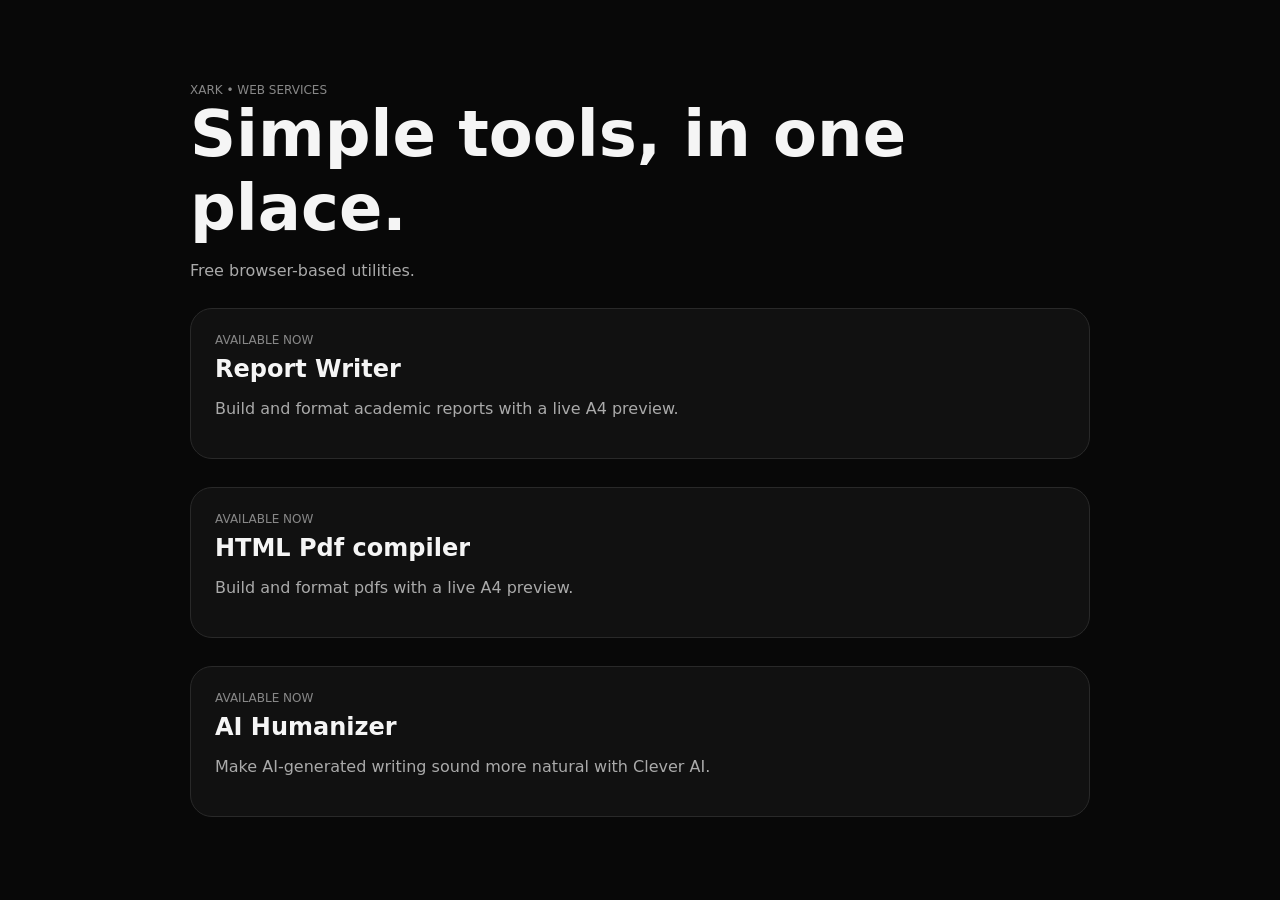
==== index.html @ b19d87fb "Add AI Humanizer service to homepage" ====
<!doctype html>
<html lang="en">
<head>
<meta charset="utf-8">
<meta name="viewport" content="width=device-width,initial-scale=1">
<title>XARK Web Services</title>
<style>
body{margin:0;background:#080808;color:#f5f5f5;font-family:Inter,system-ui,sans-serif;min-height:100vh;display:grid;place-items:center}
main{width:min(900px,calc(100% - 32px));padding:32px}
h1{font-size:clamp(34px,7vw,64px);margin:0 0 10px}p{color:#aaa}
.card{display:block;margin-top:28px;padding:24px;border:1px solid #292929;border-radius:22px;background:#111;text-decoration:none;color:inherit}
.tag{font-size:12px;color:#888}.card h2{margin:8px 0}.card:hover{border-color:#666}
</style>
</head>
<body>
<main>
<div class="tag">XARK • WEB SERVICES</div>
<h1>Simple tools, in one place.</h1>
<p>Free browser-based utilities.</p>

<a class="card" href="./rr/">
<div class="tag">AVAILABLE NOW</div>
<h2>Report Writer</h2>
<p>Build and format academic reports with a live A4 preview.</p>
</a>

<a class="card" href="./com/">
<div class="tag">AVAILABLE NOW</div>
<h2>HTML Pdf compiler</h2>
<p>Build and format pdfs with a live A4 preview.</p>
</a>

<a class="card" href="./humanizer/">
<div class="tag">AVAILABLE NOW</div>
<h2>AI Humanizer</h2>
<p>Make AI-generated writing sound more natural with Clever AI.</p>
</a>
</main>
</body>
</html>
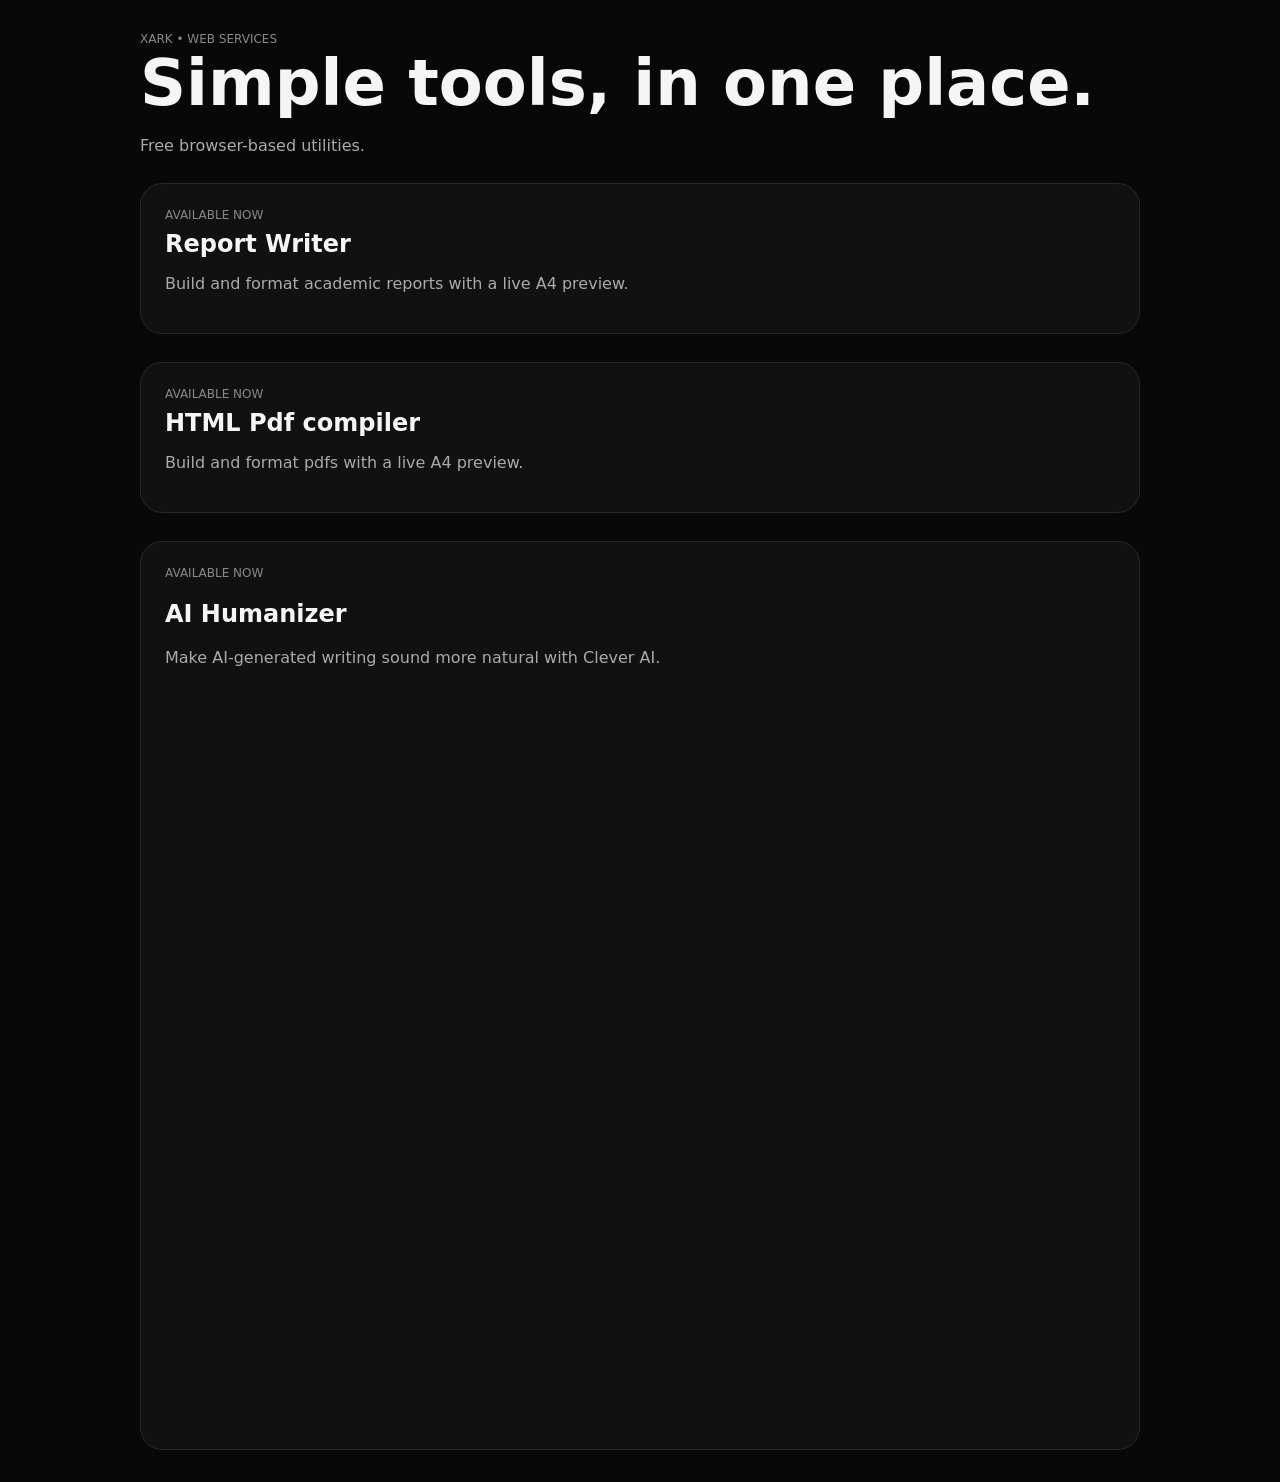
==== commit 867cb62e: "Embed Clever AI Humanizer on main homepage" ====
--- a/index.html
+++ b/index.html
@@ -5,11 +5,16 @@
 <meta name="viewport" content="width=device-width,initial-scale=1">
 <title>XARK Web Services</title>
 <style>
-body{margin:0;background:#080808;color:#f5f5f5;font-family:Inter,system-ui,sans-serif;min-height:100vh;display:grid;place-items:center}
-main{width:min(900px,calc(100% - 32px));padding:32px}
-h1{font-size:clamp(34px,7vw,64px);margin:0 0 10px}p{color:#aaa}
+body{margin:0;background:#080808;color:#f5f5f5;font-family:Inter,system-ui,sans-serif;min-height:100vh}
+main{width:min(1000px,calc(100% - 32px));margin:0 auto;padding:32px}
+h1{font-size:clamp(34px,7vw,64px);margin:0 0 10px}
+p{color:#aaa}
 .card{display:block;margin-top:28px;padding:24px;border:1px solid #292929;border-radius:22px;background:#111;text-decoration:none;color:inherit}
 .tag{font-size:12px;color:#888}.card h2{margin:8px 0}.card:hover{border-color:#666}
+.humanizer{margin-top:28px;border:1px solid #292929;border-radius:22px;background:#111;overflow:hidden}
+.humanizer-head{padding:24px 24px 16px}
+.humanizer iframe{display:block;width:100%;height:750px;border:0}
+@media(max-width:600px){main{padding:20px 16px}.humanizer{border-radius:16px}.humanizer iframe{height:750px}}
 </style>
 </head>
 <body>
@@ -30,11 +35,19 @@
 <p>Build and format pdfs with a live A4 preview.</p>
 </a>
 
-<a class="card" href="./humanizer/">
+<section class="humanizer">
+<div class="humanizer-head">
 <div class="tag">AVAILABLE NOW</div>
 <h2>AI Humanizer</h2>
 <p>Make AI-generated writing sound more natural with Clever AI.</p>
-</a>
+</div>
+<iframe
+src="https://widgets.cleverhumanizer.ai/embed/2dad06c0d82f4aabbfc91e7369d2fb6c?theme=dark"
+aria-label="Clever AI"
+sandbox="allow-scripts allow-same-origin allow-popups allow-popups-to-escape-sandbox"
+allow="clipboard-write"
+referrerpolicy="origin"></iframe>
+</section>
 </main>
 </body>
-</html>
+</html>
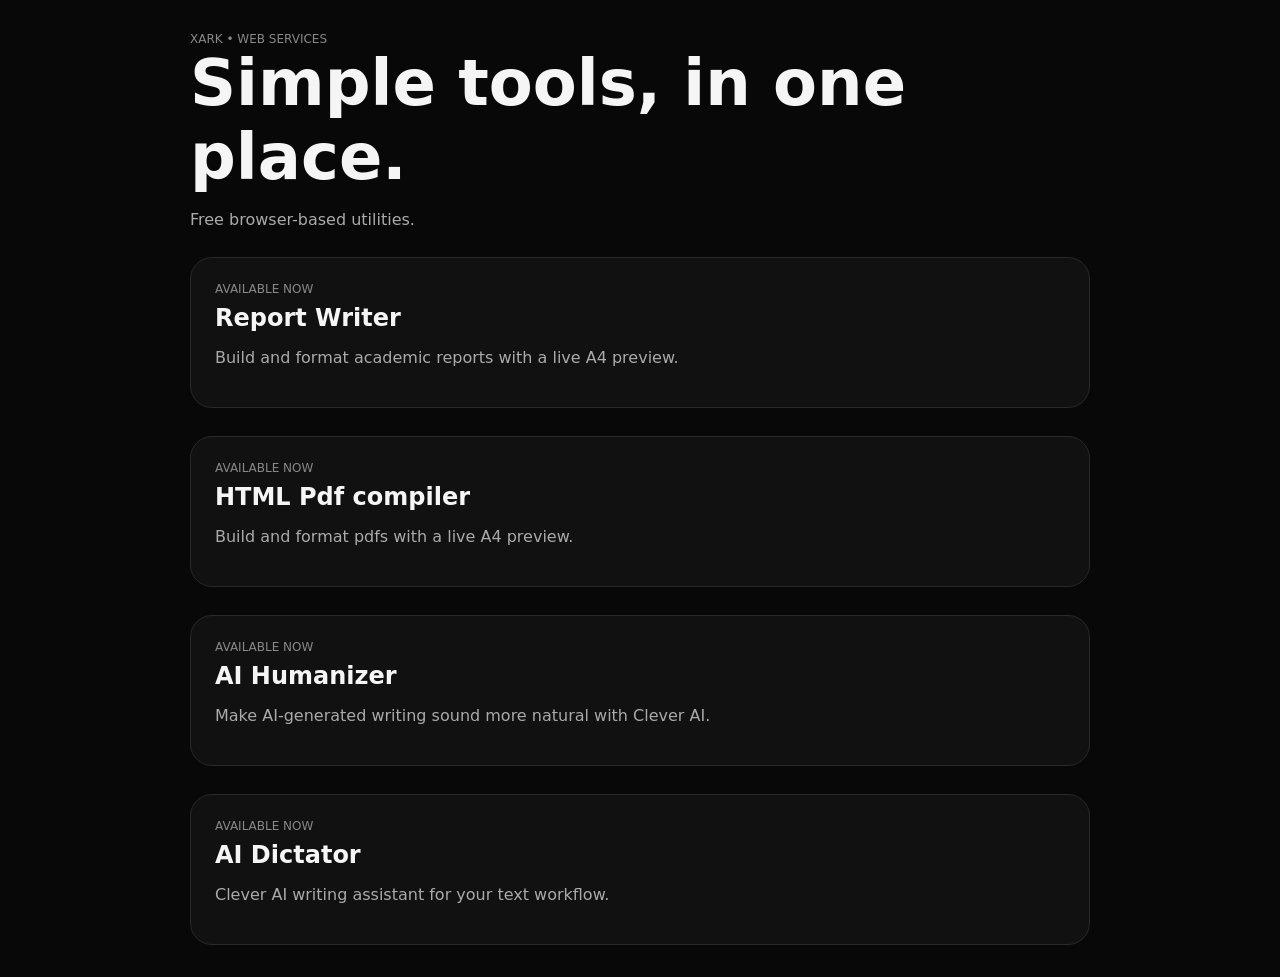
==== commit fb767cfa: "Move AI tools to separate pages" ====
--- a/index.html
+++ b/index.html
@@ -1,53 +1,18 @@
 <!doctype html>
 <html lang="en">
 <head>
-<meta charset="utf-8">
-<meta name="viewport" content="width=device-width,initial-scale=1">
+<meta charset="utf-8"><meta name="viewport" content="width=device-width,initial-scale=1">
 <title>XARK Web Services</title>
 <style>
-body{margin:0;background:#080808;color:#f5f5f5;font-family:Inter,system-ui,sans-serif;min-height:100vh}
-main{width:min(1000px,calc(100% - 32px));margin:0 auto;padding:32px}
-h1{font-size:clamp(34px,7vw,64px);margin:0 0 10px}
-p{color:#aaa}
-.card{display:block;margin-top:28px;padding:24px;border:1px solid #292929;border-radius:22px;background:#111;text-decoration:none;color:inherit}
-.tag{font-size:12px;color:#888}.card h2{margin:8px 0}.card:hover{border-color:#666}
-.humanizer{margin-top:28px;border:1px solid #292929;border-radius:22px;background:#111;overflow:hidden}
-.humanizer-head{padding:24px 24px 16px}
-.humanizer iframe{display:block;width:100%;height:750px;border:0}
-@media(max-width:600px){main{padding:20px 16px}.humanizer{border-radius:16px}.humanizer iframe{height:750px}}
+body{margin:0;background:#080808;color:#f5f5f5;font-family:Inter,system-ui,sans-serif;min-height:100vh;display:grid;place-items:center}
+main{width:min(900px,calc(100% - 32px));padding:32px}h1{font-size:clamp(34px,7vw,64px);margin:0 0 10px}p{color:#aaa}
+.card{display:block;margin-top:28px;padding:24px;border:1px solid #292929;border-radius:22px;background:#111;text-decoration:none;color:inherit}.tag{font-size:12px;color:#888}.card h2{margin:8px 0}.card:hover{border-color:#666}
 </style>
 </head>
-<body>
-<main>
-<div class="tag">XARK • WEB SERVICES</div>
-<h1>Simple tools, in one place.</h1>
-<p>Free browser-based utilities.</p>
-
-<a class="card" href="./rr/">
-<div class="tag">AVAILABLE NOW</div>
-<h2>Report Writer</h2>
-<p>Build and format academic reports with a live A4 preview.</p>
-</a>
-
-<a class="card" href="./com/">
-<div class="tag">AVAILABLE NOW</div>
-<h2>HTML Pdf compiler</h2>
-<p>Build and format pdfs with a live A4 preview.</p>
-</a>
-
-<section class="humanizer">
-<div class="humanizer-head">
-<div class="tag">AVAILABLE NOW</div>
-<h2>AI Humanizer</h2>
-<p>Make AI-generated writing sound more natural with Clever AI.</p>
-</div>
-<iframe
-src="https://widgets.cleverhumanizer.ai/embed/2dad06c0d82f4aabbfc91e7369d2fb6c?theme=dark"
-aria-label="Clever AI"
-sandbox="allow-scripts allow-same-origin allow-popups allow-popups-to-escape-sandbox"
-allow="clipboard-write"
-referrerpolicy="origin"></iframe>
-</section>
-</main>
-</body>
-</html>+<body><main>
+<div class="tag">XARK • WEB SERVICES</div><h1>Simple tools, in one place.</h1><p>Free browser-based utilities.</p>
+<a class="card" href="./rr/"><div class="tag">AVAILABLE NOW</div><h2>Report Writer</h2><p>Build and format academic reports with a live A4 preview.</p></a>
+<a class="card" href="./com/"><div class="tag">AVAILABLE NOW</div><h2>HTML Pdf compiler</h2><p>Build and format pdfs with a live A4 preview.</p></a>
+<a class="card" href="./humanizer/"><div class="tag">AVAILABLE NOW</div><h2>AI Humanizer</h2><p>Make AI-generated writing sound more natural with Clever AI.</p></a>
+<a class="card" href="./dictator/"><div class="tag">AVAILABLE NOW</div><h2>AI Dictator</h2><p>Clever AI writing assistant for your text workflow.</p></a>
+</main></body></html>
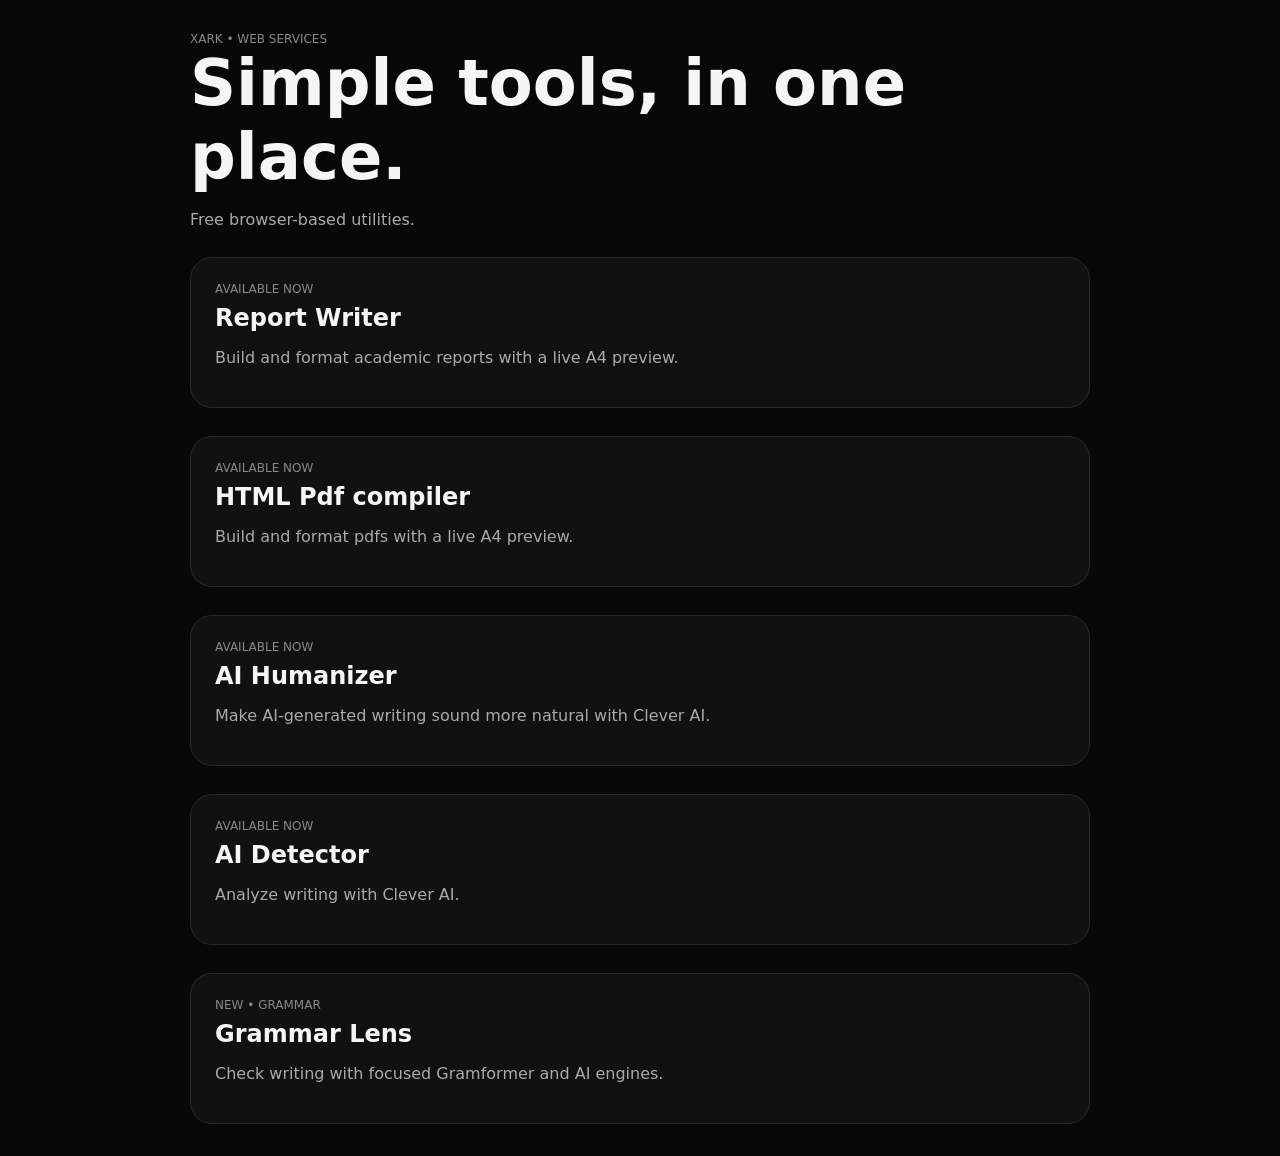
==== commit e6a27f50: "Add Grammar Lens to XARK services" ====
--- a/index.html
+++ b/index.html
@@ -11,8 +11,9 @@
 </head>
 <body><main>
 <div class="tag">XARK • WEB SERVICES</div><h1>Simple tools, in one place.</h1><p>Free browser-based utilities.</p>
-<a class="card" href="./rr/"><div class="tag">AVAILABLE NOW</div><h2>Report Writer</h2><p>Build and format academic reports with a live A4 preview.</p></a>
+<a class="card" href="./report/"><div class="tag">AVAILABLE NOW</div><h2>Report Writer</h2><p>Build and format academic reports with a live A4 preview.</p></a>
 <a class="card" href="./com/"><div class="tag">AVAILABLE NOW</div><h2>HTML Pdf compiler</h2><p>Build and format pdfs with a live A4 preview.</p></a>
 <a class="card" href="./humanizer/"><div class="tag">AVAILABLE NOW</div><h2>AI Humanizer</h2><p>Make AI-generated writing sound more natural with Clever AI.</p></a>
-<a class="card" href="./dictator/"><div class="tag">AVAILABLE NOW</div><h2>AI Dictator</h2><p>Clever AI writing assistant for your text workflow.</p></a>
+<a class="card" href="./dictator/"><div class="tag">AVAILABLE NOW</div><h2>AI Detector</h2><p>Analyze writing with Clever AI.</p></a>
+<a class="card" href="./grammar-lens/"><div class="tag">NEW • GRAMMAR</div><h2>Grammar Lens</h2><p>Check writing with focused Gramformer and AI engines.</p></a>
 </main></body></html>
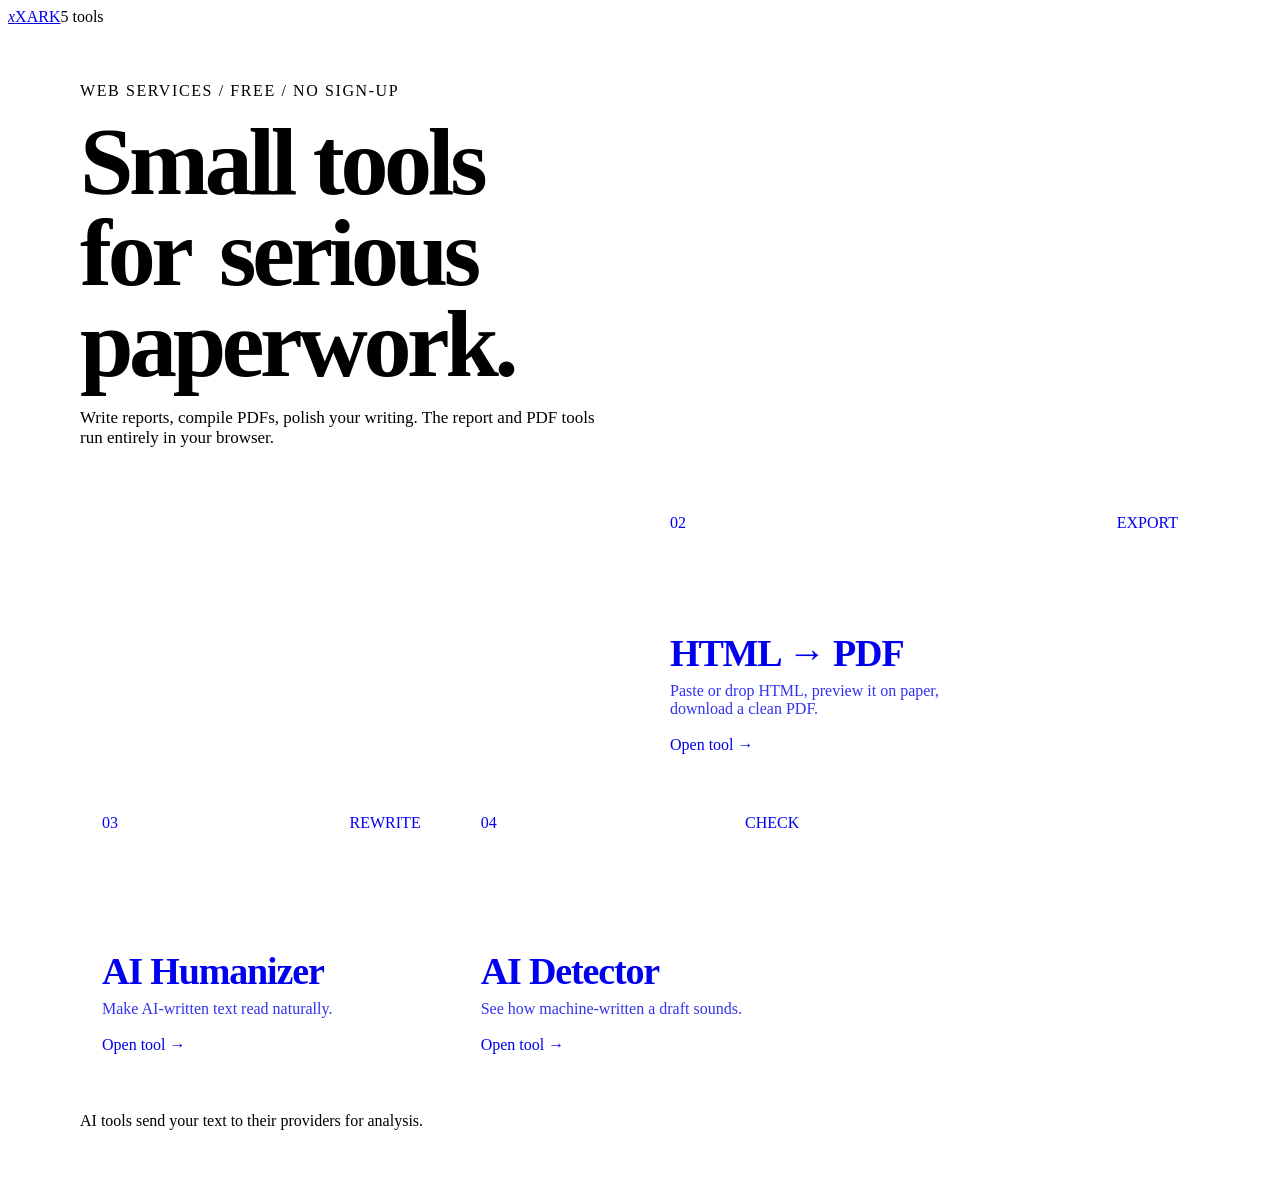
==== commit 05e1d317: "Redesign xPDFs landing page using XARK ZIP source" ====
--- a/index.html
+++ b/index.html
@@ -1,19 +1,37 @@
 <!doctype html>
-<html lang="en">
-<head>
-<meta charset="utf-8"><meta name="viewport" content="width=device-width,initial-scale=1">
-<title>XARK Web Services</title>
+<html lang="en"><head><meta charset="utf-8"><meta name="viewport" content="width=device-width,initial-scale=1">
+<title>XARK Web Services</title><link rel="preconnect" href="https://fonts.googleapis.com"><link rel="preconnect" href="https://fonts.gstatic.com" crossorigin><link href="https://fonts.googleapis.com/css2?family=Bricolage+Grotesque:opsz,wght@12..96,400..800&family=DM+Mono:wght@400;500&display=swap" rel="stylesheet">
+<link rel="stylesheet" href="./assets/xark.css">
 <style>
-body{margin:0;background:#080808;color:#f5f5f5;font-family:Inter,system-ui,sans-serif;min-height:100vh;display:grid;place-items:center}
-main{width:min(900px,calc(100% - 32px));padding:32px}h1{font-size:clamp(34px,7vw,64px);margin:0 0 10px}p{color:#aaa}
-.card{display:block;margin-top:28px;padding:24px;border:1px solid #292929;border-radius:22px;background:#111;text-decoration:none;color:inherit}.tag{font-size:12px;color:#888}.card h2{margin:8px 0}.card:hover{border-color:#666}
-</style>
-</head>
-<body><main>
-<div class="tag">XARK • WEB SERVICES</div><h1>Simple tools, in one place.</h1><p>Free browser-based utilities.</p>
-<a class="card" href="./report/"><div class="tag">AVAILABLE NOW</div><h2>Report Writer</h2><p>Build and format academic reports with a live A4 preview.</p></a>
-<a class="card" href="./com/"><div class="tag">AVAILABLE NOW</div><h2>HTML Pdf compiler</h2><p>Build and format pdfs with a live A4 preview.</p></a>
-<a class="card" href="./humanizer/"><div class="tag">AVAILABLE NOW</div><h2>AI Humanizer</h2><p>Make AI-generated writing sound more natural with Clever AI.</p></a>
-<a class="card" href="./dictator/"><div class="tag">AVAILABLE NOW</div><h2>AI Detector</h2><p>Analyze writing with Clever AI.</p></a>
-<a class="card" href="./grammar-lens/"><div class="tag">NEW • GRAMMAR</div><h2>Grammar Lens</h2><p>Check writing with focused Gramformer and AI engines.</p></a>
+main{width:min(1120px,calc(100% - 32px));margin:0 auto;padding:56px 0 40px}
+.eyebrow{font:500 12px var(--m);letter-spacing:.1em;text-transform:uppercase;color:var(--mut)}
+h1{font-size:clamp(42px,8.5vw,96px);line-height:.95;letter-spacing:-.045em;font-weight:800;margin:16px 0 18px;max-width:11ch}
+h1 mark{background:var(--lime);padding:0 .12em;border-radius:.12em;box-decoration-break:clone}
+.sub{max-width:520px;color:var(--mut);font-size:17px;margin:0 0 44px}
+.grid{display:grid;grid-template-columns:repeat(6,1fr);gap:16px}
+.card{grid-column:span 2;display:flex;flex-direction:column;min-height:240px;padding:22px;border:1.5px solid var(--ink);border-radius:20px;background:var(--card);text-decoration:none;transition:transform .15s,box-shadow .15s}
+.card:hover{transform:translate(-4px,-4px);box-shadow:6px 6px 0 var(--ink)}
+.card.w{grid-column:span 3}.card.blue{background:var(--blue);color:#fff}.card.lime{background:var(--lime)}.card.dark{background:var(--ink);color:#fff}
+.top{display:flex;justify-content:space-between;font:500 12px var(--m)}
+.badge{padding:2px 9px;border-radius:99px;background:var(--lime);color:var(--ink);border:1.5px solid var(--ink)}
+.card h2{font-size:clamp(26px,3.2vw,38px);letter-spacing:-.03em;line-height:1;margin:auto 0 10px}
+.card p{margin:0;max-width:34ch;opacity:.8}
+.go{margin-top:18px;font:500 13px var(--m)}.card:hover .go{text-decoration:underline}
+footer{margin-top:36px;font:400 12px var(--m);color:var(--mut)}
+@media(max-width:820px){.grid{grid-template-columns:1fr}.card,.card.w{grid-column:auto;min-height:190px}}
+</style></head>
+<body>
+<header><a class="brand" href="./"><i>x</i>XARK</a><span>5 tools</span></header>
+<main>
+<div class="eyebrow">Web services / free / no sign-up</div>
+<h1>Small tools for <mark>serious</mark> paperwork.</h1>
+<p class="sub">Write reports, compile PDFs, polish your writing. The report and PDF tools run entirely in your browser.</p>
+<div class="grid">
+<a class="card w blue" href="./report/"><div class="top"><span>01</span><span>WRITE</span></div><h2>Report Writer</h2><p>Academic reports on live A4 pages, auto-paginated and ready to print.</p><div class="go">Open tool →</div></a>
+<a class="card w lime" href="./com/"><div class="top"><span>02</span><span>EXPORT</span></div><h2>HTML → PDF</h2><p>Paste or drop HTML, preview it on paper, download a clean PDF.</p><div class="go">Open tool →</div></a>
+<a class="card" href="./humanizer/"><div class="top"><span>03</span><span>REWRITE</span></div><h2>AI Humanizer</h2><p>Make AI-written text read naturally.</p><div class="go">Open tool →</div></a>
+<a class="card" href="./dictator/"><div class="top"><span>04</span><span>CHECK</span></div><h2>AI Detector</h2><p>See how machine-written a draft sounds.</p><div class="go">Open tool →</div></a>
+<a class="card dark" href="./grammar-lens/"><div class="top"><span>05</span><span class="badge">NEW</span></div><h2>Grammar Lens</h2><p>Find and fix mistakes with Gramformer or AI.</p><div class="go">Open tool →</div></a>
+</div>
+<footer>AI tools send your text to their providers for analysis.</footer>
 </main></body></html>
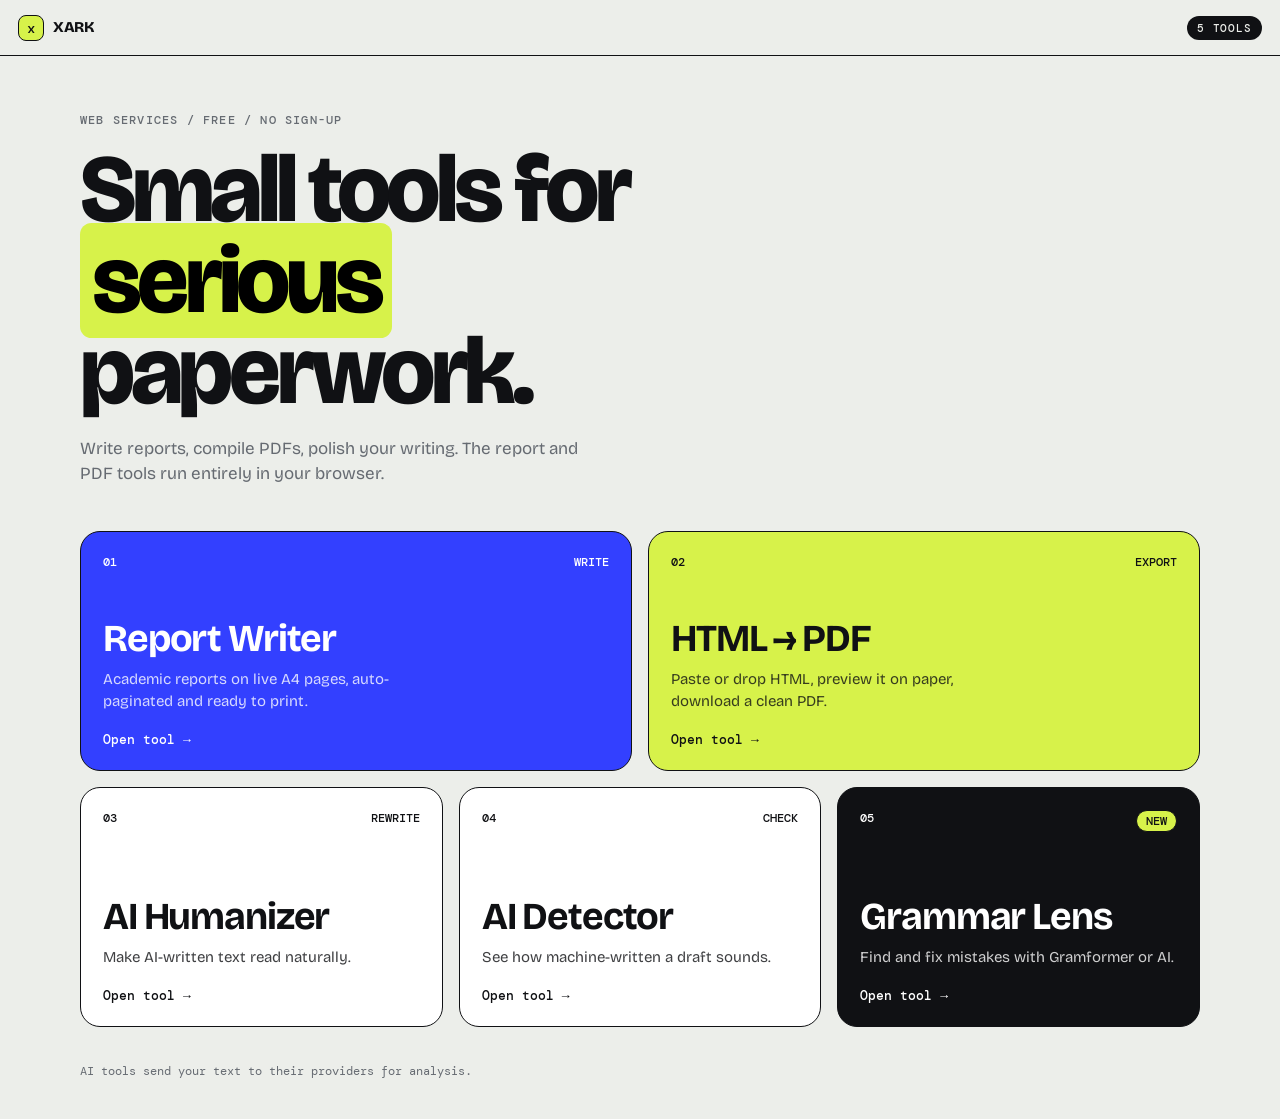
==== commit 7f57ec6d: "Fix Grammar Lens link to official AI Studio URL" ====
--- a/index.html
+++ b/index.html
@@ -31,7 +31,7 @@
 <a class="card w lime" href="./com/"><div class="top"><span>02</span><span>EXPORT</span></div><h2>HTML → PDF</h2><p>Paste or drop HTML, preview it on paper, download a clean PDF.</p><div class="go">Open tool →</div></a>
 <a class="card" href="./humanizer/"><div class="top"><span>03</span><span>REWRITE</span></div><h2>AI Humanizer</h2><p>Make AI-written text read naturally.</p><div class="go">Open tool →</div></a>
 <a class="card" href="./dictator/"><div class="top"><span>04</span><span>CHECK</span></div><h2>AI Detector</h2><p>See how machine-written a draft sounds.</p><div class="go">Open tool →</div></a>
-<a class="card dark" href="./grammar-lens/"><div class="top"><span>05</span><span class="badge">NEW</span></div><h2>Grammar Lens</h2><p>Find and fix mistakes with Gramformer or AI.</p><div class="go">Open tool →</div></a>
+<a class="card dark" href="https://grammarlens.ai.studio/"><div class="top"><span>05</span><span class="badge">NEW</span></div><h2>Grammar Lens</h2><p>Find and fix mistakes with Gramformer or AI.</p><div class="go">Open tool →</div></a>
 </div>
 <footer>AI tools send your text to their providers for analysis.</footer>
 </main></body></html>
--- a/assets/xark.css
+++ b/assets/xark.css
@@ -0,0 +1,18 @@
+*{box-sizing:border-box}
+:root{--bg:#eceeea;--card:#fff;--ink:#101114;--mut:#666b72;--line:#d5d8d3;--blue:#3340ff;--lime:#d7f24a;--red:#e5484d;--sh:3px 3px 0 var(--ink);--f:"Bricolage Grotesque",system-ui,sans-serif;--m:"DM Mono",ui-monospace,monospace;--desk:radial-gradient(#bfc4bd 1px,transparent 1.5px) 0 0/18px 18px,#e2e5e0}
+html,body{margin:0;min-height:100%}
+body{background:var(--bg);color:var(--ink);font:400 15px/1.5 var(--f);-webkit-font-smoothing:antialiased}
+a{color:inherit}.hidden{display:none!important}
+header{height:56px;display:flex;align-items:center;gap:14px;padding:0 18px;border-bottom:1.5px solid var(--ink);background:var(--bg);position:sticky;top:0;z-index:20}
+header .brand,.back{display:inline-flex;align-items:center;gap:9px;font-weight:800;letter-spacing:-.02em;text-decoration:none}
+header .brand i{display:grid;place-items:center;width:26px;height:26px;border-radius:8px;background:var(--lime);border:1.5px solid var(--ink);font:500 14px var(--m);font-style:normal}
+header b{font-weight:600;padding-left:14px;border-left:1.5px solid var(--ink)}
+header span{margin-left:auto;font:500 11px var(--m);text-transform:uppercase;letter-spacing:.08em;background:var(--ink);color:var(--bg);padding:5px 10px;border-radius:99px}
+label{display:block;font:500 11px var(--m);text-transform:uppercase;letter-spacing:.07em;color:var(--mut);margin:14px 0}
+input,textarea,select{width:100%;margin-top:7px;background:#fff;color:var(--ink);border:1.5px solid var(--ink);border-radius:10px;padding:10px 12px;font:400 14px var(--f);text-transform:none;letter-spacing:0;outline:0}
+input:focus,textarea:focus,select:focus{box-shadow:var(--sh)}
+button{font:600 14px var(--f);cursor:pointer;border:1.5px solid var(--ink);border-radius:10px;padding:11px 16px;background:var(--card);color:var(--ink);transition:transform .12s,box-shadow .12s}
+button:hover:not(:disabled){transform:translate(-2px,-2px);box-shadow:var(--sh)}
+button:active:not(:disabled){transform:none;box-shadow:none}
+button:disabled{opacity:.4;cursor:not-allowed}
+.primary{background:var(--blue);color:#fff}.success{background:var(--lime)}.danger{color:var(--red)}.secondary,.subtle{background:transparent}
